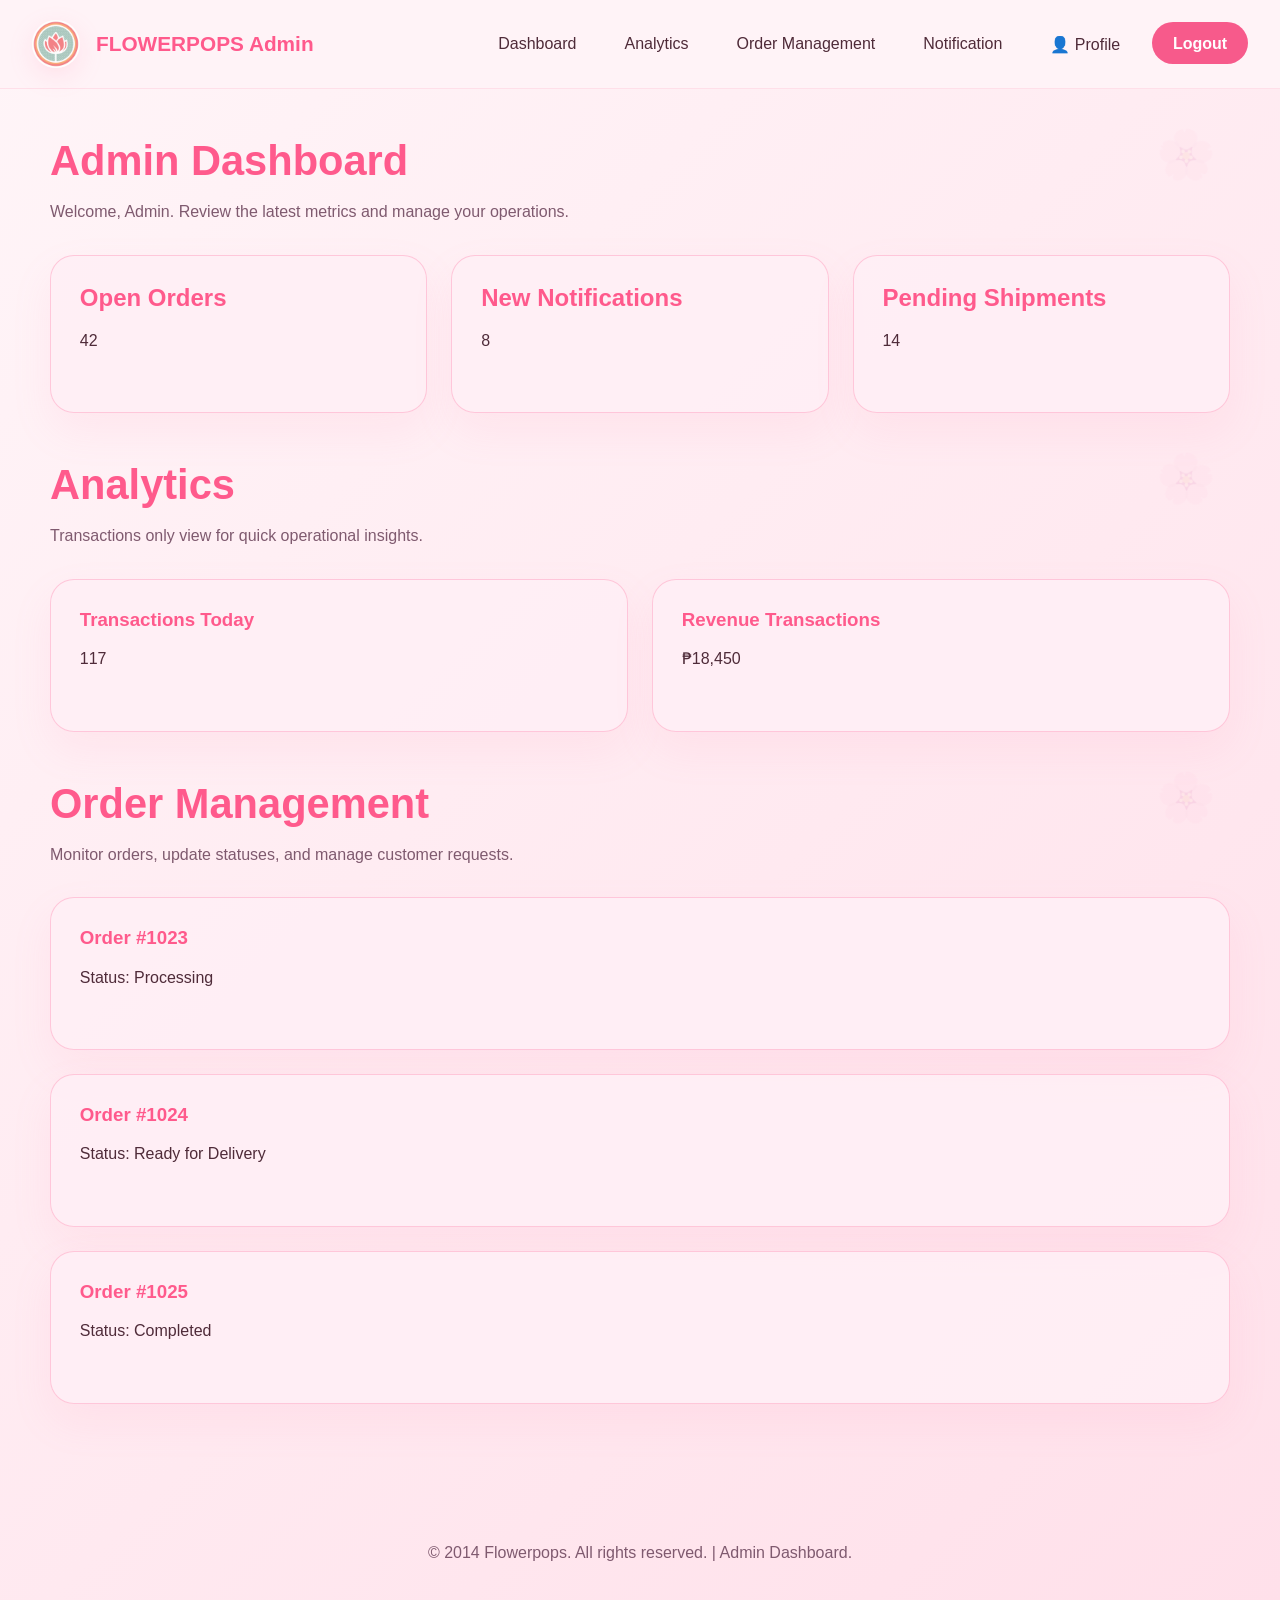
==== Flowerpops/admin.html @ b571bb5c "Add files via upload" ====
<!DOCTYPE html>
<html lang="en">
<head>
    <meta charset="UTF-8">
    <meta name="viewport" content="width=device-width, initial-scale=1.0">
    <title>Flowerpops Admin Dashboard</title>
    <link rel="icon" type="image/x-icon" href="favicon.ico">
    <link rel="stylesheet" href="admin.css">
</head>
<body>
    <header>
        <div class="logo">
            <img src="logo.jpg" alt="Flowerpops Logo">
            <span>FLOWERPOPS Admin</span>
        </div>
        <nav>
            <ul>
                <li><a href="#dashboard">Dashboard</a></li>
                <li><a href="#analytics">Analytics</a></li>
                <li><a href="#orders">Order Management</a></li>
                <li><a href="#notifications" id="notifications-link">Notification</a></li>
                <li><a href="#profile" id="profile-link">👤 Profile</a></li>
                <li><a href="login.html" class="auth-link">Logout</a></li>
            </ul>
        </nav>
    </header>

    <main class="admin-main">
        <section id="dashboard" class="dashboard-section">
            <div class="container">
                <h1>Admin Dashboard</h1>
                <p>Welcome, Admin. Review the latest metrics and manage your operations.</p>
                <div class="dashboard-grid">
                    <article class="dashboard-card">
                        <h2>Open Orders</h2>
                        <p>42</p>
                    </article>
                    <article class="dashboard-card">
                        <h2>New Notifications</h2>
                        <p>8</p>
                    </article>
                    <article class="dashboard-card">
                        <h2>Pending Shipments</h2>
                        <p>14</p>
                    </article>
                </div>
            </div>
        </section>

        <section id="analytics" class="analytics-section">
            <div class="container">
                <h2>Analytics</h2>
                <p>Transactions only view for quick operational insights.</p>
                <div class="analytics-summary">
                    <div class="analytics-card">
                        <h3>Transactions Today</h3>
                        <p>117</p>
                    </div>
                    <div class="analytics-card">
                        <h3>Revenue Transactions</h3>
                        <p>₱18,450</p>
                    </div>
                </div>
            </div>
        </section>

        <section id="orders" class="orders-section">
            <div class="container">
                <h2>Order Management</h2>
                <p>Monitor orders, update statuses, and manage customer requests.</p>
                <div class="order-list">
                    <article class="order-item">
                        <h3>Order #1023</h3>
                        <p>Status: Processing</p>
                    </article>
                    <article class="order-item">
                        <h3>Order #1024</h3>
                        <p>Status: Ready for Delivery</p>
                    </article>
                    <article class="order-item">
                        <h3>Order #1025</h3>
                        <p>Status: Completed</p>
                    </article>
                </div>
            </div>
        </section>
    </main>

    <!-- Profile Popup -->
    <div id="profile-popup" class="profile-popup">
        <div class="profile-popup-content">
            <div class="profile-popup-header">
                <h3>Profile Management</h3>
                <button id="close-profile-popup" class="close-popup-btn">&times;</button>
            </div>
            <div class="profile-popup-body">
                <div class="profile-info">
                    <p><strong>Name:</strong> Admin</p>
                    <p><strong>Email:</strong> admin@flowerpops.com</p>
                    <p><strong>Role:</strong> Admin</p>
                </div>
                <div class="profile-actions">
                    <button class="btn btn-secondary">Edit Profile</button>
                    <button class="btn btn-secondary">Change Password</button>
                    <button class="btn btn-secondary">Account Settings</button>
                    <button class="btn btn-secondary">Admin Permissions</button>
                </div>
            </div>
        </div>
    </div>

    <!-- Notification Popup -->
    <div id="notification-popup" class="notification-popup">
        <div class="profile-popup-content">
            <div class="profile-popup-header">
                <h3>Notifications</h3>
                <button id="close-notification-popup" class="close-popup-btn">&times;</button>
            </div>
            <div class="profile-popup-body">
                <ul class="notification-list">
                    <li>New low-stock alert on seasonal roses.</li>
                    <li>Invoice payment pending for order #1022.</li>
                    <li>Review pending for customer rating from last delivery.</li>
                </ul>
            </div>
        </div>
    </div>

    <footer>
        <p>&copy; 2014 Flowerpops. All rights reserved. | Admin Dashboard.</p>
    </footer>

    <script>
        const profileLink = document.getElementById('profile-link');
        const notificationLink = document.getElementById('notifications-link');
        const profilePopup = document.getElementById('profile-popup');
        const notificationPopup = document.getElementById('notification-popup');
        const closeProfilePopup = document.getElementById('close-profile-popup');
        const closeNotificationPopup = document.getElementById('close-notification-popup');

        function closeAllPopups() {
            profilePopup.classList.remove('active');
            notificationPopup.classList.remove('active');
        }

        profileLink.addEventListener('click', function(e) {
            e.preventDefault();
            closeAllPopups();
            profilePopup.classList.add('active');
        });

        notificationLink.addEventListener('click', function(e) {
            e.preventDefault();
            closeAllPopups();
            notificationPopup.classList.add('active');
        });

        closeProfilePopup.addEventListener('click', function() {
            profilePopup.classList.remove('active');
        });

        closeNotificationPopup.addEventListener('click', function() {
            notificationPopup.classList.remove('active');
        });

        profilePopup.addEventListener('click', function(e) {
            if (e.target === profilePopup) {
                closeAllPopups();
            }
        });

        notificationPopup.addEventListener('click', function(e) {
            if (e.target === notificationPopup) {
                closeAllPopups();
            }
        });
    </script>

</body>
</html>
---- Flowerpops/admin.css ----
/* Admin page styling */
:root {
    --admin-bg: #fff7f9;
    --admin-panel: #ffe4ec;
    --admin-border: rgba(255, 138, 174, 0.4);
    --admin-accent: #ff5a8c;
    --admin-text: #4f2b39;
    --admin-muted: #7f5a6f;
    --admin-button: #f75a8b;
}

* {
    margin: 0;
    padding: 0;
    box-sizing: border-box;
}

html {
    scroll-behavior: smooth;
}

body {
    min-height: 100vh;
    font-family: 'Segoe UI', Tahoma, Geneva, Verdana, sans-serif;
    background: linear-gradient(135deg, #fff5f8 0%, #ffe0ea 100%);
    color: var(--admin-text);
}

header {
    display: flex;
    justify-content: space-between;
    align-items: center;
    gap: 1rem;
    padding: 1.25rem 2rem;
    background: rgba(255, 243, 247, 0.96);
    border-bottom: 1px solid rgba(255, 138, 174, 0.2);
    position: sticky;
    top: 0;
    z-index: 10;
}

.logo {
    display: flex;
    align-items: center;
    gap: 1rem;
    font-size: 1.3rem;
    font-weight: 700;
    color: var(--admin-accent);
}

.logo img {
    width: 48px;
    height: 48px;
    border-radius: 50%;
    object-fit: cover;
    box-shadow: 0 8px 24px rgba(255, 138, 174, 0.18);
}

nav ul {
    display: flex;
    flex-wrap: wrap;
    gap: 1rem;
    list-style: none;
}

nav a {
    text-decoration: none;
    color: var(--admin-text);
    padding: 0.75rem 1rem;
    border-radius: 999px;
    transition: background 0.25s ease, color 0.25s ease;
}

nav a:hover,
nav a:focus {
    background: rgba(255, 138, 174, 0.12);
    color: var(--admin-accent);
}

.auth-link {
    background: var(--admin-button);
    color: #fff !important;
    padding: 0.8rem 1.3rem;
    border-radius: 999px;
    font-weight: 700;
}

main {
    padding: 3rem 2rem 4rem;
}

.container {
    max-width: 1180px;
    margin: 0 auto;
}

.dashboard-section,
.analytics-section,
.orders-section,
.notifications-section,
.profile-section {
    margin-bottom: 3rem;
    position: relative;
}

.dashboard-section::before,
.analytics-section::before,
.orders-section::before,
.notifications-section::before,
.profile-section::before {
    content: '🌸';
    position: absolute;
    top: -10px;
    right: 2rem;
    font-size: 3rem;
    opacity: 0.08;
}

.dashboard-section h1,
.analytics-section h2,
.orders-section h2,
.notifications-section h2,
.profile-section h2 {
    font-size: 2.6rem;
    color: var(--admin-accent);
    margin-bottom: 0.8rem;
}

.dashboard-section p,
.analytics-section p,
.orders-section p,
.notifications-section p,
.profile-section p {
    color: var(--admin-muted);
    margin-bottom: 1.75rem;
    line-height: 1.8;
}

.dashboard-grid,
.analytics-summary,
.order-list,
.notification-list {
    display: grid;
    gap: 1.5rem;
}

.dashboard-grid,
.analytics-summary {
    grid-template-columns: repeat(auto-fit, minmax(240px, 1fr));
}

.dashboard-card,
.analytics-card,
.order-item,
.profile-card {
    background: rgba(255, 239, 245, 0.9);
    border: 1px solid var(--admin-border);
    border-radius: 24px;
    padding: 1.8rem;
    box-shadow: 0 18px 40px rgba(255, 138, 174, 0.1);
}

.dashboard-card h2,
.analytics-card h3,
.order-item h3 {
    margin-bottom: 0.9rem;
    color: var(--admin-accent);
}

.dashboard-card p,
.analytics-card p,
.order-item p,
.profile-card p {
    color: var(--admin-text);
}

.notification-list {
    list-style: none;
    padding: 0;
}

.notification-list li {
    background: rgba(255, 247, 250, 0.95);
    border: 1px solid rgba(255, 138, 174, 0.18);
    border-radius: 20px;
    padding: 1.2rem 1.4rem;
    color: var(--admin-text);
}

.gallery-actions {
    display: flex;
    flex-wrap: wrap;
    gap: 1rem;
}

.btn,
button {
    display: inline-flex;
    align-items: center;
    justify-content: center;
    padding: 0.95rem 1.8rem;
    border: none;
    border-radius: 999px;
    cursor: pointer;
    font-size: 0.95rem;
    font-weight: 700;
    transition: transform 0.25s ease, box-shadow 0.25s ease;
}

.btn:hover,
button:hover {
    transform: translateY(-2px);
}

.btn-primary {
    background: linear-gradient(135deg, #ff5a8c 0%, #ff9dbf 100%);
    color: #fff;
}

.btn-secondary {
    background: #fff;
    color: var(--admin-accent);
    border: 2px solid rgba(255, 138, 174, 0.35);
}

footer {
    text-align: center;
    padding: 1.8rem 2rem 2.5rem;
    color: var(--admin-muted);
}

@media (max-width: 900px) {
    nav ul {
        justify-content: center;
    }
}

@media (max-width: 700px) {
    header {
        flex-direction: column;
        align-items: flex-start;
    }

    .dashboard-grid,
    .analytics-summary,
    .order-list {
        grid-template-columns: 1fr;
    }
}

/* ===== PROFILE POPUP STYLES ===== */
.profile-popup {
    position: fixed;
    top: 0;
    right: -400px;
    width: 350px;
    height: 100vh;
    background: rgba(255, 255, 255, 0.98);
    backdrop-filter: blur(10px);
    box-shadow: -10px 0 30px rgba(0, 0, 0, 0.1);
    transition: right 0.3s ease-in-out;
    z-index: 1000;
    border-left: 1px solid var(--admin-border);
}

.profile-popup.active,
.notification-popup.active {
    right: 0;
}

.notification-popup {
    position: fixed;
    top: 0;
    right: -400px;
    width: 350px;
    height: 100vh;
    background: rgba(255, 255, 255, 0.98);
    backdrop-filter: blur(10px);
    box-shadow: -10px 0 30px rgba(0, 0, 0, 0.1);
    transition: right 0.3s ease-in-out;
    z-index: 1000;
    border-left: 1px solid var(--admin-border);
}

.profile-popup-content,
.notification-popup-content {
    padding: 2rem;
    height: 100%;
    display: flex;
    flex-direction: column;
}

.profile-popup-header {
    display: flex;
    justify-content: space-between;
    align-items: center;
    margin-bottom: 2rem;
    padding-bottom: 1rem;
    border-bottom: 1px solid var(--admin-border);
}

.profile-popup-header h3 {
    color: var(--admin-accent);
    font-size: 1.5rem;
    margin: 0;
}

.close-popup-btn {
    background: none;
    border: none;
    font-size: 2rem;
    color: var(--admin-text);
    cursor: pointer;
    padding: 0.5rem;
    border-radius: 50%;
    transition: background 0.2s ease;
}

.close-popup-btn:hover {
    background: rgba(255, 138, 174, 0.1);
}

.profile-popup-body {
    flex: 1;
    display: flex;
    flex-direction: column;
    gap: 2rem;
}

.profile-info {
    background: rgba(255, 239, 245, 0.9);
    border: 1px solid var(--admin-border);
    border-radius: 16px;
    padding: 1.5rem;
}

.profile-info p {
    margin-bottom: 1rem;
    color: var(--admin-text);
    line-height: 1.6;
}

.profile-info p:last-child {
    margin-bottom: 0;
}

.profile-info strong {
    color: var(--admin-accent);
}

.profile-actions {
    display: flex;
    flex-direction: column;
    gap: 1rem;
}

.profile-actions .btn {
    width: 100%;
    justify-content: flex-start;
    padding: 1rem 1.5rem;
    background: rgba(255, 255, 255, 0.9);
    border: 1px solid var(--admin-border);
    color: var(--admin-text);
    transition: all 0.2s ease;
}

.profile-actions .btn:hover {
    background: var(--admin-accent);
    color: white;
    border-color: var(--admin-accent);
}
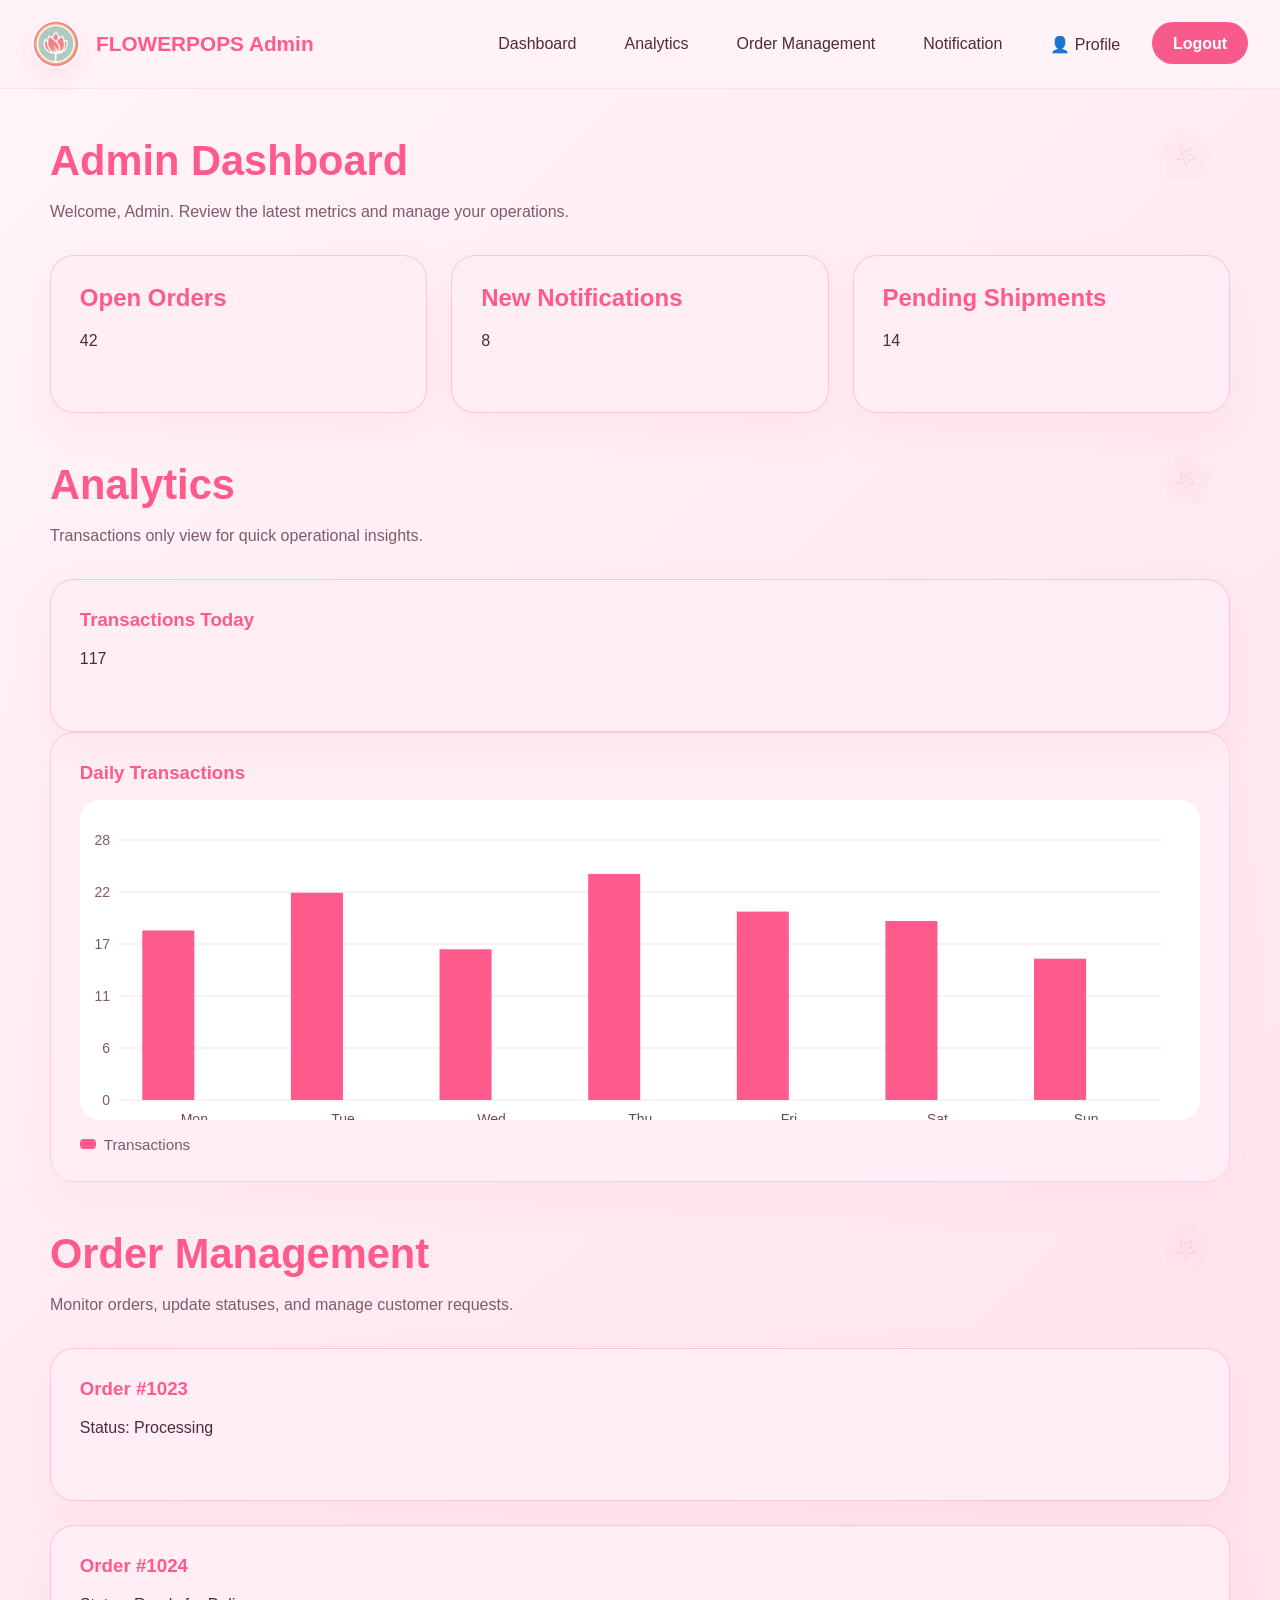
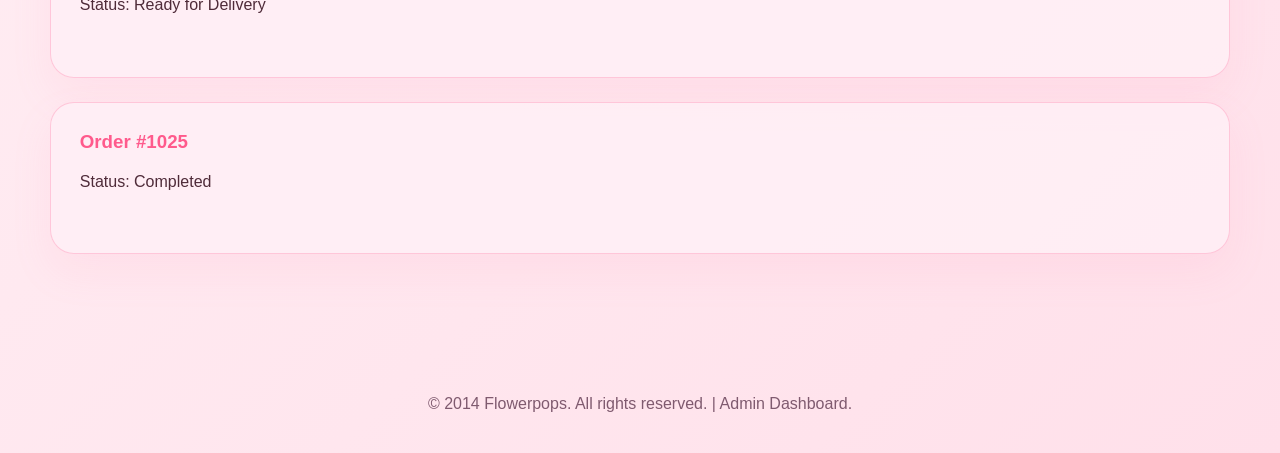
==== commit ac4a79ca: "Add files via upload" ====
--- a/Flowerpops/admin.html
+++ b/Flowerpops/admin.html
@@ -56,9 +56,12 @@
                         <h3>Transactions Today</h3>
                         <p>117</p>
                     </div>
-                    <div class="analytics-card">
-                        <h3>Revenue Transactions</h3>
-                        <p>₱18,450</p>
+                </div>
+                <div class="analytics-chart-card">
+                    <h3>Daily Transactions</h3>
+                    <canvas id="admin-daily-transactions-chart"></canvas>
+                    <div class="analytics-chart-legend">
+                        <span class="orders-legend">Transactions</span>
                     </div>
                 </div>
             </div>
@@ -174,6 +177,74 @@
                 closeAllPopups();
             }
         });
+
+        function drawBarChart(canvasId, labels, datasets) {
+            const canvas = document.getElementById(canvasId);
+            if (!canvas) return;
+            const rect = canvas.getBoundingClientRect();
+            const scale = window.devicePixelRatio || 1;
+            canvas.width = rect.width * scale;
+            canvas.height = rect.height * scale;
+            const ctx = canvas.getContext('2d');
+            ctx.setTransform(scale, 0, 0, scale, 0, 0);
+            ctx.clearRect(0, 0, rect.width, rect.height);
+
+            const padding = 40;
+            const chartWidth = rect.width - padding * 2;
+            const chartHeight = rect.height - padding * 1.5;
+            const maxValue = Math.max(...datasets.flatMap(ds => ds.data)) * 1.15;
+            const labelCount = labels.length;
+            const groupWidth = chartWidth / labelCount;
+            const barWidth = groupWidth * 0.35;
+
+            ctx.font = '14px Arial';
+            ctx.fillStyle = '#6f4a56';
+            ctx.textAlign = 'center';
+
+            // Draw grid lines and y-axis labels
+            ctx.strokeStyle = 'rgba(255, 138, 174, 0.25)';
+            ctx.lineWidth = 1;
+            const gridCount = 5;
+            for (let i = 0; i <= gridCount; i++) {
+                const y = padding + (chartHeight / gridCount) * i;
+                const value = Math.round(maxValue - (maxValue / gridCount) * i);
+                ctx.beginPath();
+                ctx.moveTo(padding, y);
+                ctx.lineTo(rect.width - padding, y);
+                ctx.stroke();
+                ctx.fillStyle = '#7f5a6f';
+                ctx.textAlign = 'right';
+                ctx.fillText(value.toString(), padding - 10, y + 5);
+            }
+
+            // Draw bars
+            datasets.forEach((dataset, datasetIndex) => {
+                dataset.data.forEach((value, index) => {
+                    const x = padding + groupWidth * index + datasetIndex * barWidth + groupWidth * 0.15;
+                    const barHeight = (value / maxValue) * chartHeight;
+                    const y = padding + chartHeight - barHeight;
+                    ctx.fillStyle = dataset.color;
+                    ctx.fillRect(x, y, barWidth, barHeight);
+                });
+            });
+
+            // Draw labels
+            labels.forEach((label, index) => {
+                const x = padding + groupWidth * index + groupWidth / 2;
+                const y = padding + chartHeight + 24;
+                ctx.fillStyle = '#6f4a56';
+                ctx.textAlign = 'center';
+                ctx.fillText(label, x, y);
+            });
+        }
+
+        function setupAdminAnalyticsChart() {
+            drawBarChart('admin-daily-transactions-chart', ['Mon', 'Tue', 'Wed', 'Thu', 'Fri', 'Sat', 'Sun'], [
+                { label: 'Transactions', data: [18, 22, 16, 24, 20, 19, 15], color: '#ff5a8c' }
+            ]);
+        }
+
+        setupAdminAnalyticsChart();
     </script>
 
 </body>
--- a/Flowerpops/admin.css
+++ b/Flowerpops/admin.css
@@ -192,6 +192,54 @@
     flex-wrap: wrap;
     gap: 1rem;
 }
+
+.analytics-chart-card {
+    grid-column: 1 / -1;
+    background: rgba(255, 239, 245, 0.96);
+    border: 1px solid rgba(255, 138, 174, 0.28);
+    border-radius: 24px;
+    padding: 1.8rem;
+    box-shadow: 0 18px 40px rgba(255, 138, 174, 0.08);
+}
+
+.analytics-chart-card h3 {
+    margin-bottom: 1rem;
+    color: var(--admin-accent);
+}
+
+.analytics-chart-card canvas {
+    width: 100%;
+    height: 320px;
+    display: block;
+    border-radius: 20px;
+    background: #fff;
+}
+
+.analytics-chart-legend {
+    display: flex;
+    gap: 1rem;
+    margin-top: 1rem;
+    flex-wrap: wrap;
+}
+
+.analytics-chart-legend span {
+    display: inline-flex;
+    align-items: center;
+    gap: 0.5rem;
+    color: var(--admin-muted);
+    font-size: 0.95rem;
+}
+
+.analytics-chart-legend span::before {
+    content: '';
+    width: 16px;
+    height: 10px;
+    display: inline-block;
+    border-radius: 4px;
+}
+
+.analytics-chart-legend .orders-legend::before { background: #ff5a8c; }
+.analytics-chart-legend .revenue-legend::before { background: #ff9dbf; }
 
 .btn,
 button {
@@ -238,13 +286,50 @@
 @media (max-width: 700px) {
     header {
         flex-direction: column;
-        align-items: flex-start;
+        align-items: stretch;
+        gap: 1rem;
+        padding: 1rem;
+    }
+
+    nav ul {
+        flex-direction: column;
+        gap: 0.75rem;
+        width: 100%;
+        align-items: stretch;
+    }
+
+    nav a {
+        width: 100%;
+        text-align: center;
     }
 
     .dashboard-grid,
     .analytics-summary,
-    .order-list {
+    .order-list,
+    .notification-list {
         grid-template-columns: 1fr;
+    }
+
+    .profile-card,
+    .dashboard-card,
+    .analytics-card,
+    .order-item {
+        padding: 1.5rem;
+    }
+
+    .profile-popup,
+    .notification-popup {
+        width: min(100%, 350px);
+    }
+}
+
+@media (max-width: 500px) {
+    header {
+        padding: 0.75rem;
+    }
+
+    nav a {
+        font-size: 0.95rem;
     }
 }
 
